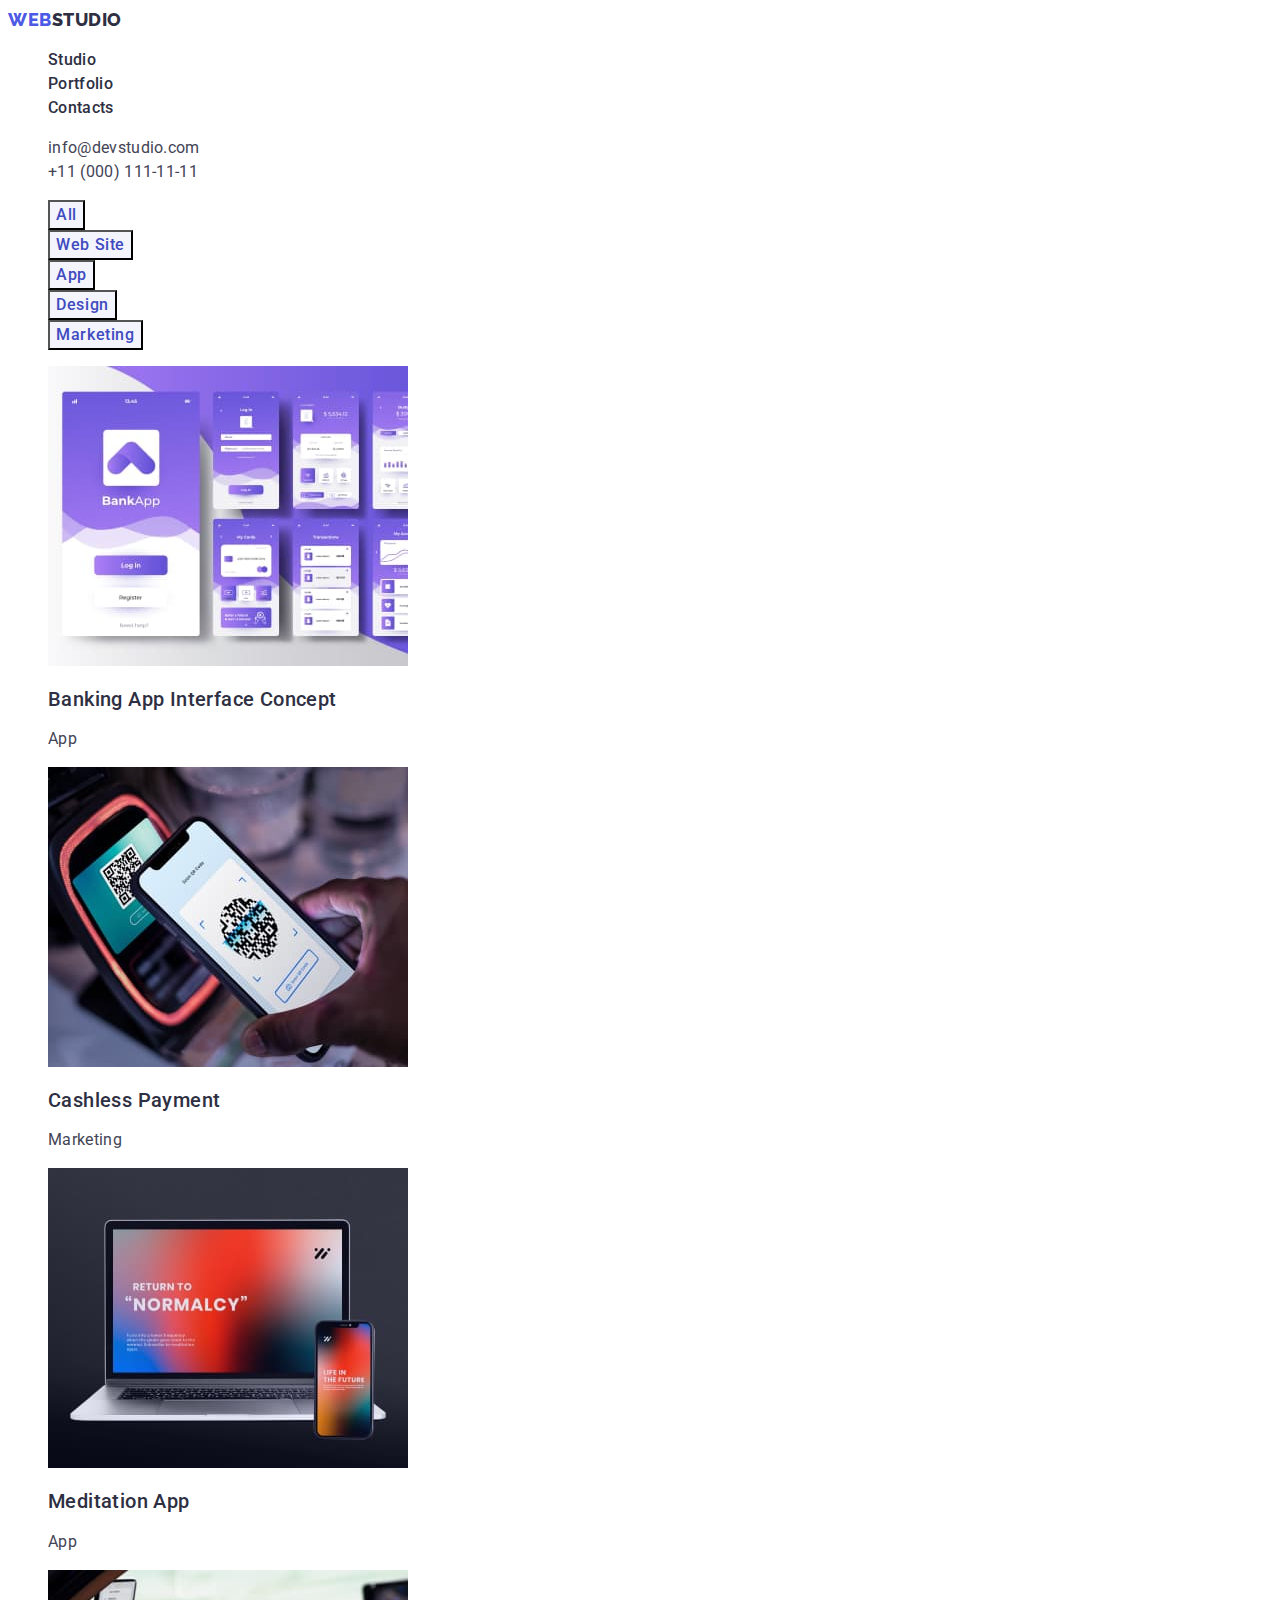
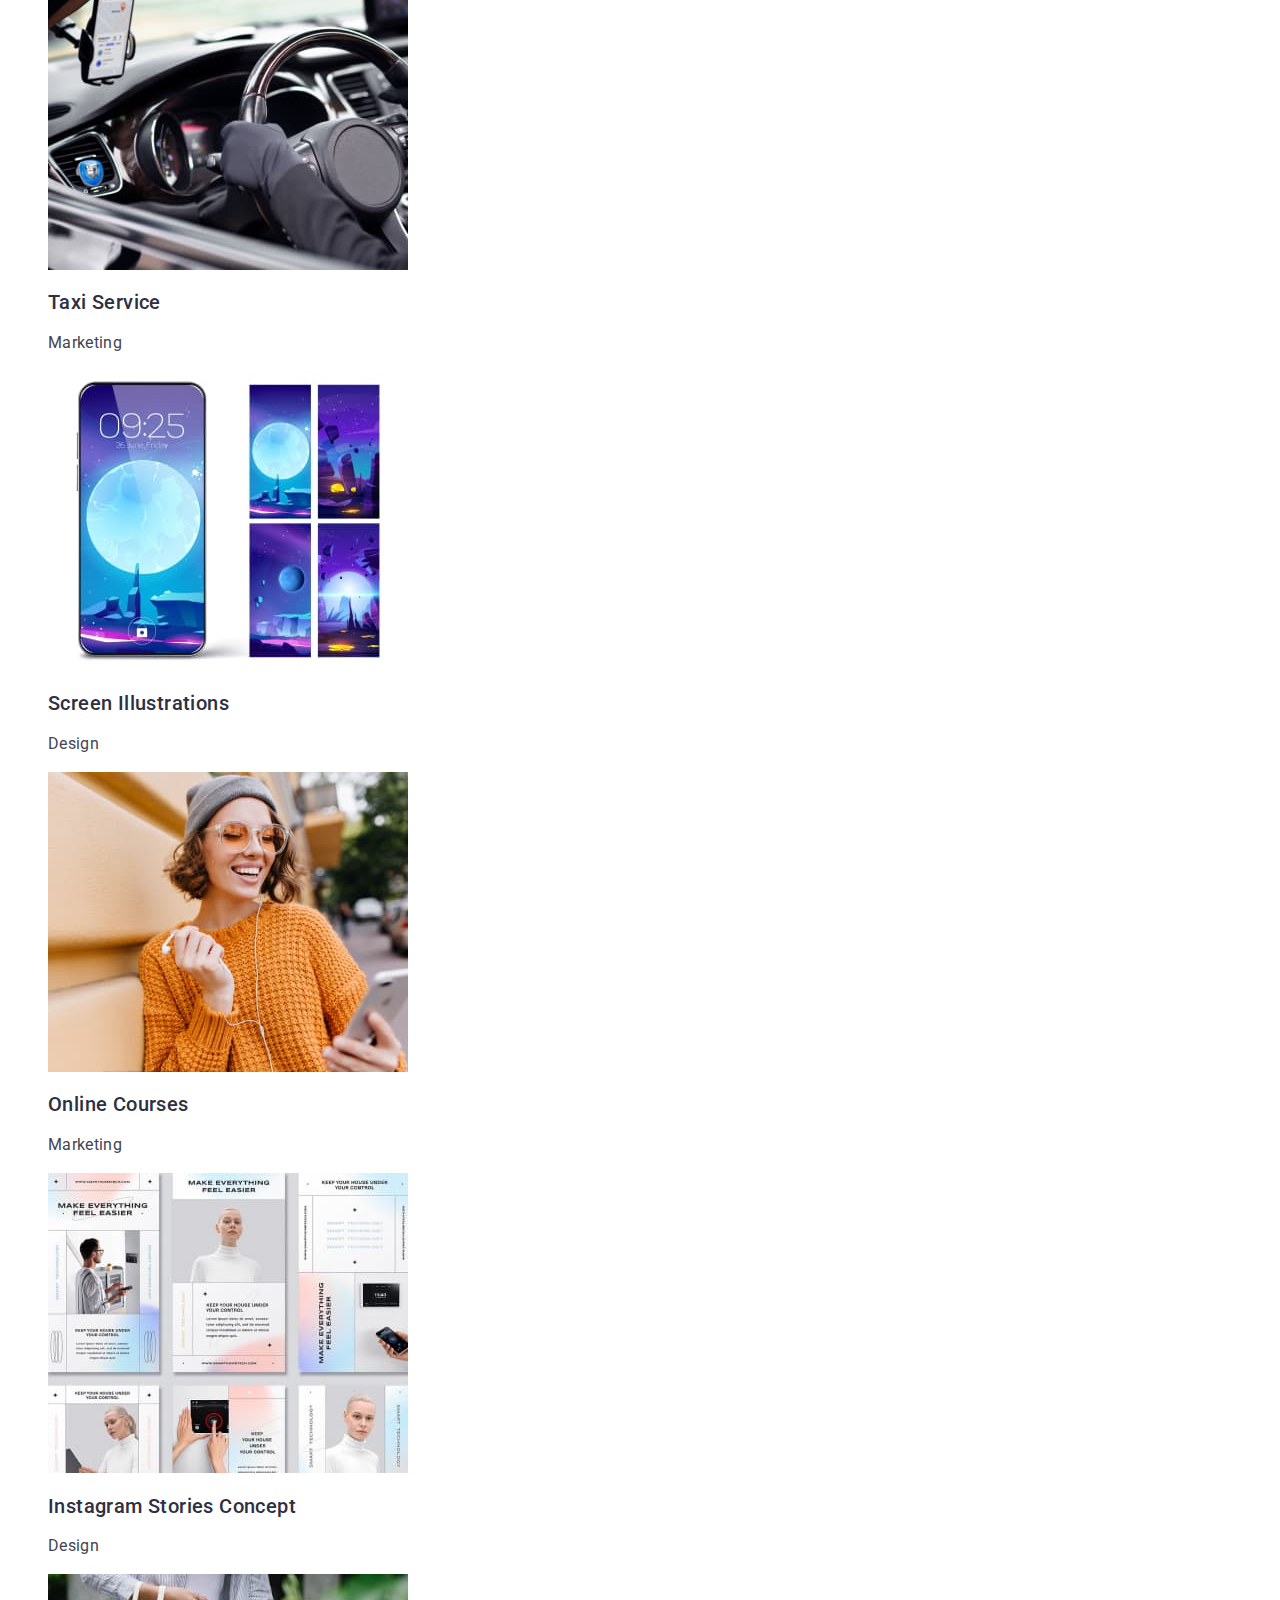
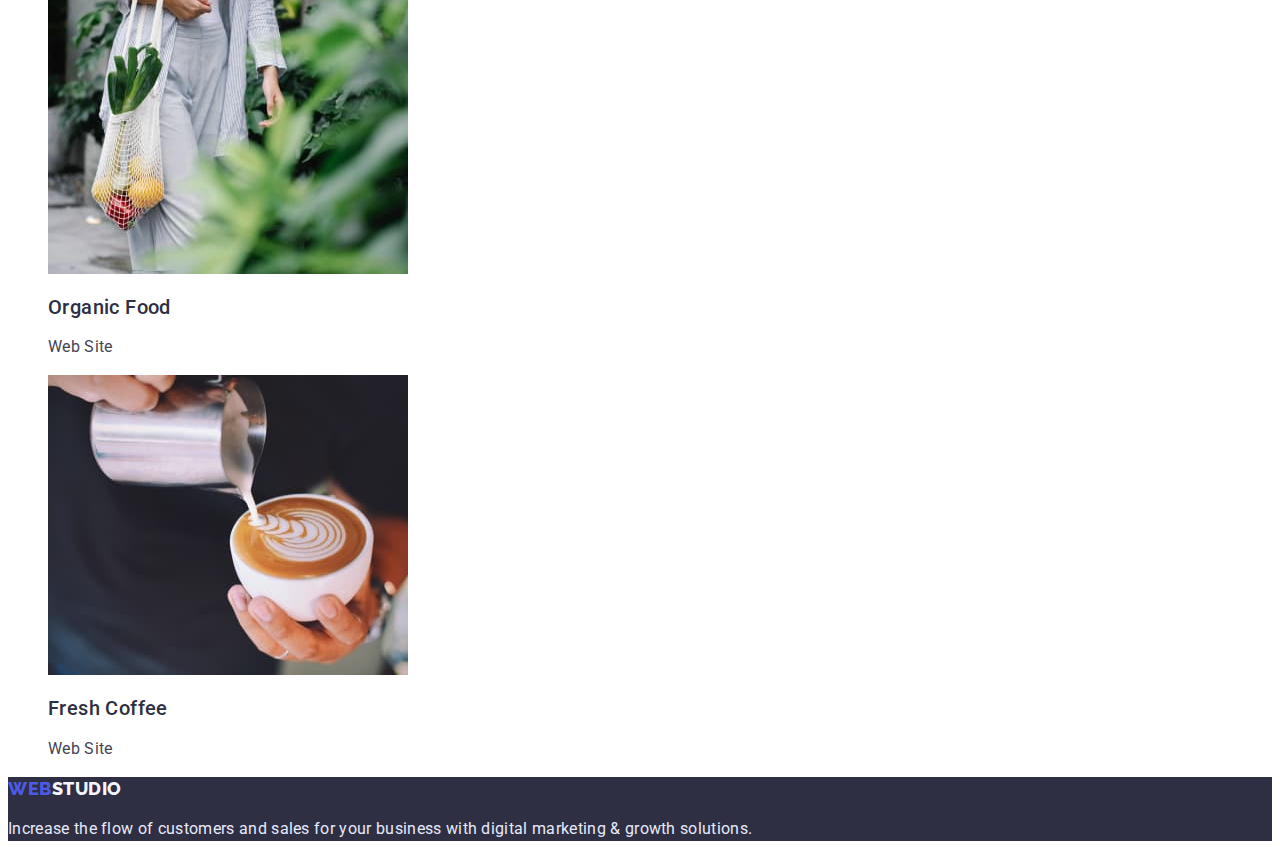
==== portfolio.html @ 5c11c873 "Initial commit" ====
<!DOCTYPE html>
<html lang="en">

<head>
    <meta charset="UTF-8">
    <meta http-equiv="X-UA-Compatible" content="IE=edge">
    <meta name="viewport" content="width=device-width, initial-scale=1.0">
    <title>Portfolio</title>
    <link rel="preconnect" href="https://fonts.googleapis.com">
    <link rel="preconnect" href="https://fonts.gstatic.com" crossorigin>
    <link href="https://fonts.googleapis.com/css2?family=Raleway:wght@800&family=Roboto:wght@400;500;700&display=swap"
        rel="stylesheet">
    <link rel="stylesheet" href="./css/styles.css">
</head>
<!-- Body -->

<body>
    <!-- Header -->
    <header class="header">
        <nav class="header-nav">
            <a class="logo link" href="./index.html">Web<span class="header-logo-studio">Studio</span></a>
            <ul class="menu list">
                <li class="menu-item">
                    <a class="menu-link link header-footer-text" href="./index.html">Studio</a>
                </li>
                <li class="menu-item">
                    <a class="menu-link link header-footer-text" href="./portfolio.html">Portfolio</a>
                </li>
                <li class="menu-item">
                    <a class="menu-link link header-footer-text" href="">Contacts</a>
                </li>
            </ul>
        </nav>
        <!-- Phone, email -->
        <address>
            <ul>
                <li class="address list">
                    <a class="contact-email link header-footer-text"
                        href="mailto:info@devstudio.com">info@devstudio.com</a>
                </li>
                <li class="address list">
                    <a class="contact-phone-number link header-footer-text" href="tel:+110001111111">+11 (000)
                        111-11-11</a>
                </li>
            </ul>
        </address>
    </header>
    <!-- Main -->
    <main>
        <!-- Portfolio-buttons section 1 -->
        <section>
            <h1 class="visually-hidden">Portfolio Gallery</h1>
            <ul class="list">
                <li><button type="button" class="button-text button">All</button>
                </li>
                <li><button type="button" class="button-text button">Web Site</button>
                </li>
                <li><button type="button" class="button-text button">App</button>
                </li>
                <li><button type="button" class="button-text button">Design</button>
                </li>
                <li><button type="button" class="button-text button">Marketing</button>
                </li>
            </ul>
            <ul class="portfolio-list list">
                <li class="portfolio-item">
                    <img src="./images/portfolio/bank-app-img1.jpg" alt="Bank application view" width="360"
                        height="300">
                    <h2 class="portfolio-subtitle subtitle">Banking App Interface Concept</h2>
                    <p class="portfolio-description description">App</p>
                </li>
                <li class="portfolio-item">
                    <img src="./images/portfolio/cashless-payments-img2.jpg" alt="Phone payments" width="360"
                        height="300">
                    <h2 class="portfolio-subtitle subtitle">Cashless Payment</h2>
                    <p class="portfolio-description description">Marketing</p>
                </li>
                <li class="portfolio-item">
                    <img src="./images/portfolio/meditation-app-img3.jpg" alt="A laptop and a smartphone with the app"
                        width="360" height="300">
                    <h2 class="portfolio-subtitle subtitle">Meditation App</h2>
                    <p class="portfolio-description description">App</p>
                </li>
                <li class="portfolio-item">
                    <img src="./images/portfolio/taxi-service-img4.jpg" alt="A driver uses a phone as GPS" width="360"
                        height="300">
                    <h2 class="portfolio-subtitle subtitle">Taxi Service</h2>
                    <p class="portfolio-description description">Marketing</p>
                </li>
                <li class="portfolio-item">
                    <img src="./images/portfolio/screen-illustrations-img5.jpg" alt="A smartphone's lockscreen"
                        width="360" height="300">
                    <h2 class="portfolio-subtitle subtitle">Screen Illustrations</h2>
                    <p class="portfolio-description description">Design</p>
                </li>
                <li class="portfolio-item">
                    <img src="./images/portfolio/online-courses-img6.jpg" alt="A girl with headphones" width="360"
                        height="300">
                    <h2 class="portfolio-subtitle subtitle">Online Courses</h2>
                    <p class="portfolio-description description">Marketing</p>
                </li>
                <li class="portfolio-item">
                    <img src="./images/portfolio/instagram-stories-img7.jpg" alt="Instagram's screens" width="360"
                        height="300">
                    <h2 class="portfolio-subtitle subtitle">Instagram Stories Concept</h2>
                    <p class="portfolio-description description">Design</p>
                </li>
                <li class="portfolio-item">
                    <img src="./images/portfolio/organic-food-img8.jpg" alt="A bag with fruits" width="360"
                        height="300">
                    <h2 class="portfolio-subtitle subtitle">Organic Food</h2>
                    <p class="portfolio-description description">Web Site</p>
                </li>
                <li class="portfolio-item">
                    <img src="./images/portfolio/fresh-coffee-img9.jpg" alt="A cup of coffee with milk" width="360"
                        height="300">
                    <h2 class="portfolio-subtitle subtitle">Fresh Coffee</h2>
                    <p class="portfolio-description description">Web Site</p>
                </li>
            </ul>
        </section>
    </main>
    <!-- Footer -->
    <footer class="footer">
        <a class="logo link" href="./index.html">Web<span class="footer-logo-studio">Studio</span></a>
        <p class="footer-text header-footer-text">Increase the flow of customers and sales for your business with
            digital marketing & growth solutions.</p>
    </footer>
</body>

</html>
---- css/styles.css ----
:root {
    --main-color-dark: #2E2F42;
    --secondary-color-text: #434455;
    --primary-brand-color: #4D5AE5;
    --hover-active-color: #404BBF;
    --light-mode-color: #F4F4FD;
    --white-color: #FFFFFF;
    --accent-color: #E7E9FC;
    --main-font-family: 'Roboto', sans-serif;
    --secondary-font-family: 'Raleway', sans-serif;


}

body {
    font-family: var(--main-font-family);
    color: var(--main-color-dark);
}


.link {
    text-decoration: none;
}

.list {
    list-style: none;
}

.title {
    font-weight: 700;
    font-size: 36px;
    line-height: 1.11;
    letter-spacing: 0.02em;
    text-transform: capitalize;
    text-align: center;
}

.subtitle {
    font-weight: 500;
    font-size: 20px;
    line-height: 1.20;
    letter-spacing: 0.02em;
}

.description,
.header-footer-text {
    font-size: 16px;
    line-height: 1.5;
    letter-spacing: 0.02em;
}

/* ------------------------- Header ------------------------- */

.header {}

.header-nav {}

.logo {
    font-family: var(--secondary-font-family);
    font-weight: 800;
    font-size: 18px;
    line-height: 1.33;
    letter-spacing: 0.03em;
    text-transform: uppercase;
    color: var(--primary-brand-color);
}

.header-logo-studio {
    color: var(--main-color-dark);
}


.menu {}

.menu-item {}

.menu-link {
    font-weight: 500;
    color: var(--main-color-dark);
}

.menu-link:hover,
.menu-link:focus {
    color: var(--hover-active-color);
}


.address {}

.contact-email,
.contact-phone-number {
    font-style: normal;
    color: var(--secondary-color-text);

}

.contact-email:hover,
.contact-phone-number:focus,
.contact-email:focus,
.contact-phone-number:hover {
    color: var(--hover-active-color);
}


/* ---------------------- Hero ------------------------- */

.hero {
    background: var(--main-color-dark);
}

.hero-title {
    font-size: 56px;
    line-height: 1.07;
    letter-spacing: 0.02em;
    text-align: center;
    color: var(--white-color);
}

.button {
    font-family: inherit;
    font-weight: 500;
    font-size: 16px;
    line-height: 1.5;
    letter-spacing: 0.04em;
}

.hero-button-text {
    color: var(--white-color);
    background-color: var(--primary-brand-color);
}

.hero-button-text:hover,
.hero-button-text:focus {
    color: var(--hover-active-color);
    background-color: var(--white-color);
    cursor: pointer;
}

/* -------------- 2nd section - features ----------------- */

.visually-hidden {
    position: absolute;
    width: 1px;
    height: 1px;
    margin: -1px;
    border: 0;
    padding: 0;
    white-space: nowrap;
    clip-path: inset(100%);
    clip: rect(0 0 0 0);
    overflow: hidden;
}

.features-list {}

.features-item {}


.features-subtitle {}

.features-description {
    color: var(--secondary-color-text);
}

/* --------------- 3rd section - we-do ----------------- */

.we-do-title {}

.we-do-list {}

.we-do-pic {}

.we-do-image {}

/* -------------- 4th section - our-team ------------------ */

.our-team {
    background-color: var(--light-mode-color);
}

.our-team-title {}


.our-team-list {}

.our-team-item {
    background: var(--white-color);
}

.our-team-image {}

.our-team-item-name {}

.our-team-item-position {
    color: var(--secondary-color);
}

/* ----------------- footer ------------------ */

.footer {
    background: var(--main-color-dark);
}

.footer-text {
    color: var(--accent-color);
}

.footer-logo-studio {
    color: var(--light-mode-color);
}

/* -------------- PORTFOLIO 1st screen ---------------- */

.button-text {
    background: var(--light-mode-color);
    color: var(--hover-active-color);

}

.button-text:hover,
.button-text:focus {
    color: var(--white-color);
    background: var(--hover-active-color);
    cursor: pointer;
}

.portfolio-list {}

.portfolio-item {}

.portfolio-subtitle {}

.portfolio-description {
    color: var(--secondary-color-text);
}
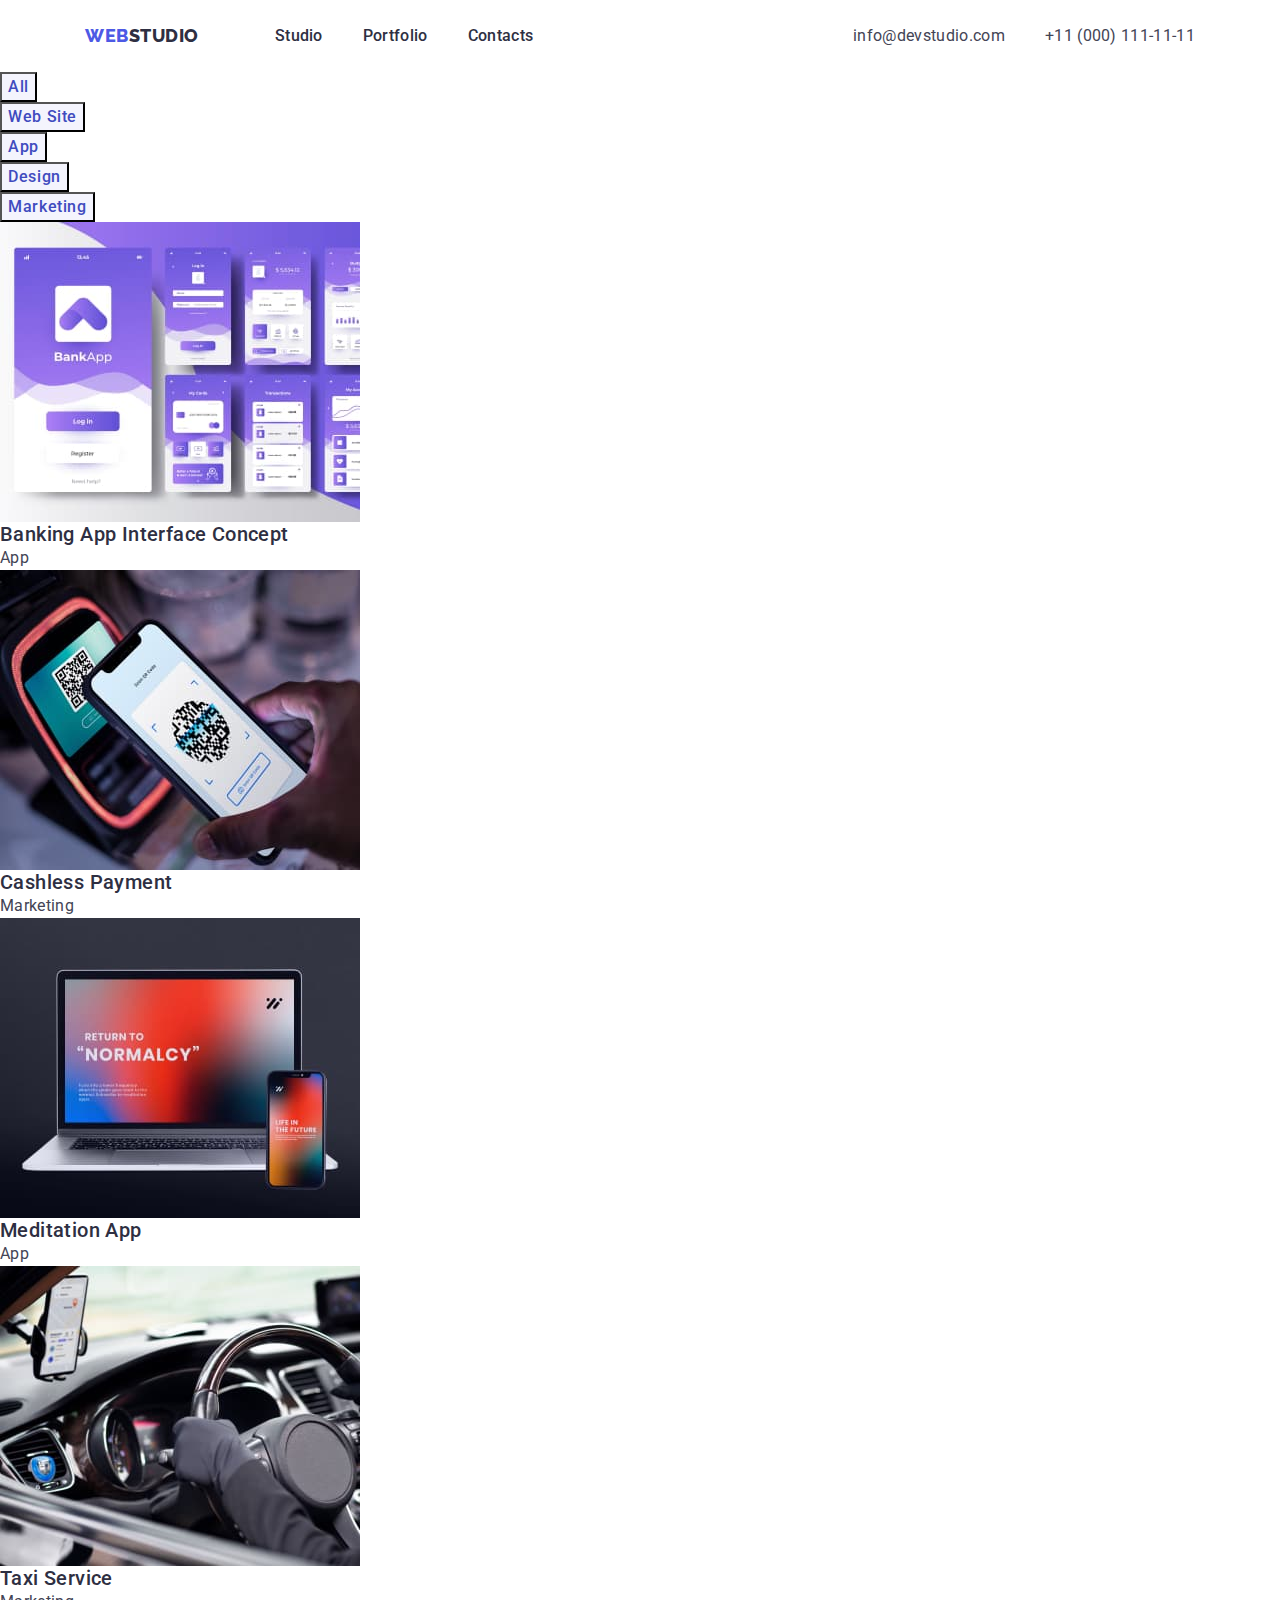
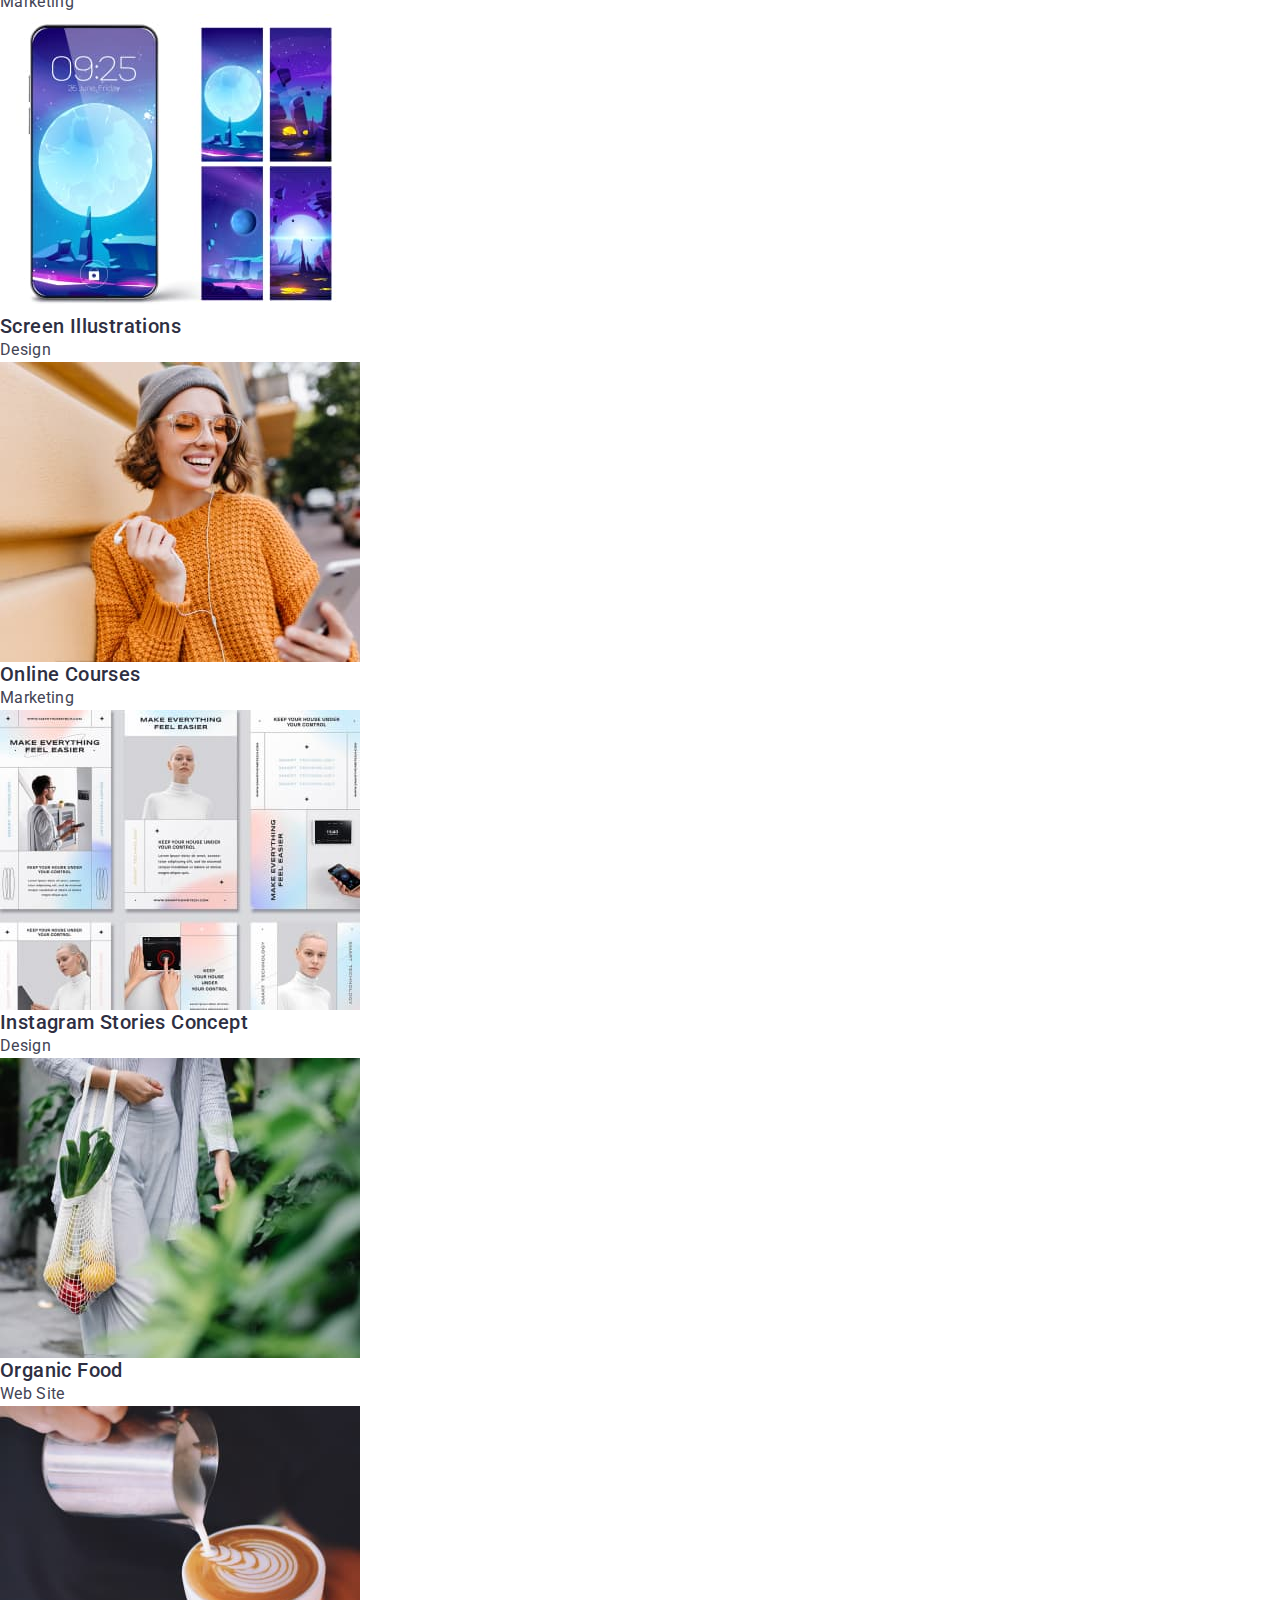
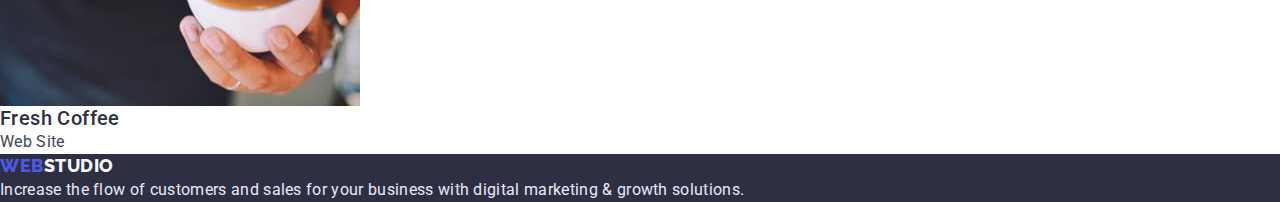
==== commit a2740c77: "Styles" ====
--- a/portfolio.html
+++ b/portfolio.html
@@ -6,6 +6,9 @@
     <meta http-equiv="X-UA-Compatible" content="IE=edge">
     <meta name="viewport" content="width=device-width, initial-scale=1.0">
     <title>Portfolio</title>
+    <link rel="stylesheet" href="https://cdnjs.cloudflare.com/ajax/libs/modern-normalize/1.1.0/modern-normalize.css"
+        integrity="sha512-Y0MM+V6ymRKN2zStTqzQ227DWhhp4Mzdo6gnlRnuaNCbc+YN/ZH0sBCLTM4M0oSy9c9VKiCvd4Jk44aCLrNS5Q=="
+        crossorigin="anonymous" referrerpolicy="no-referrer" />
     <link rel="preconnect" href="https://fonts.googleapis.com">
     <link rel="preconnect" href="https://fonts.gstatic.com" crossorigin>
     <link href="https://fonts.googleapis.com/css2?family=Raleway:wght@800&family=Roboto:wght@400;500;700&display=swap"
@@ -17,33 +20,35 @@
 <body>
     <!-- Header -->
     <header class="header">
-        <nav class="header-nav">
-            <a class="logo link" href="./index.html">Web<span class="header-logo-studio">Studio</span></a>
-            <ul class="menu list">
-                <li class="menu-item">
-                    <a class="menu-link link header-footer-text" href="./index.html">Studio</a>
-                </li>
-                <li class="menu-item">
-                    <a class="menu-link link header-footer-text" href="./portfolio.html">Portfolio</a>
-                </li>
-                <li class="menu-item">
-                    <a class="menu-link link header-footer-text" href="">Contacts</a>
-                </li>
-            </ul>
-        </nav>
-        <!-- Phone, email -->
-        <address>
-            <ul>
-                <li class="address list">
-                    <a class="contact-email link header-footer-text"
-                        href="mailto:info@devstudio.com">info@devstudio.com</a>
-                </li>
-                <li class="address list">
-                    <a class="contact-phone-number link header-footer-text" href="tel:+110001111111">+11 (000)
-                        111-11-11</a>
-                </li>
-            </ul>
-        </address>
+        <div class="container page-header-container page-header">
+            <nav class="header-nav">
+                <a class="logo link" href="./index.html">Web<span class="header-logo-studio">Studio</span></a>
+                <ul class="menu list">
+                    <li class="menu-item">
+                        <a class="menu-link link header-footer-text" href="./index.html">Studio</a>
+                    </li>
+                    <li class="menu-item">
+                        <a class="menu-link link header-footer-text" href="./portfolio.html">Portfolio</a>
+                    </li>
+                    <li class="menu-item">
+                        <a class="menu-link link header-footer-text" href="">Contacts</a>
+                    </li>
+                </ul>
+            </nav>
+            <!-- Phone, email -->
+            <address class="address-main-section">
+                <ul class="address-list">
+                    <li class="address list">
+                        <a class="contact-email link header-footer-text"
+                            href="mailto:info@devstudio.com">info@devstudio.com</a>
+                    </li>
+                    <li class="address list">
+                        <a class="contact-phone-number link header-footer-text" href="tel:+110001111111">+11 (000)
+                            111-11-11</a>
+                    </li>
+                </ul>
+            </address>
+        </div>
     </header>
     <!-- Main -->
     <main>
--- a/css/styles.css
+++ b/css/styles.css
@@ -12,11 +12,42 @@
 
 }
 
+h1,
+h2,
+h3,
+h4,
+p {
+    margin-top: 0;
+    margin-bottom: 0;
+}
+
+ul,
+ol {
+    margin-top: 0;
+    margin-bottom: 0;
+    padding-left: 0;
+}
+
+img {
+    display: block;
+}
+
 body {
     font-family: var(--main-font-family);
     color: var(--main-color-dark);
 }
 
+button {
+    cursor: pointer;
+}
+
+.container {
+    width: 1158px;
+    margin-left: auto;
+    margin-right: auto;
+    padding-left: 15px;
+    padding-right: 15px;
+}
 
 .link {
     text-decoration: none;
@@ -53,7 +84,19 @@
 
 .header {}
 
-.header-nav {}
+.page-header-container {
+    display: flex;
+    align-items: center;
+}
+
+.page-header {
+    padding: 24px;
+}
+
+.header-nav {
+    display: flex;
+    align-items: center;
+}
 
 .logo {
     font-family: var(--secondary-font-family);
@@ -63,6 +106,7 @@
     letter-spacing: 0.03em;
     text-transform: uppercase;
     color: var(--primary-brand-color);
+    margin-right: 76px;
 }
 
 .header-logo-studio {
@@ -70,9 +114,15 @@
 }
 
 
-.menu {}
-
-.menu-item {}
+.menu {
+    display: flex;
+    align-items: center;
+
+}
+
+.menu-item:not(:last-child) {
+    margin-right: 40px;
+}
 
 .menu-link {
     font-weight: 500;
@@ -85,12 +135,27 @@
 }
 
 
-.address {}
-
-.contact-email,
+.address-main-section {
+    margin-left: auto;
+}
+
+.address-list {
+    display: flex;
+    align-items: center;
+
+
+}
+
+.contact-email {
+    margin-right: 40px;
+    font-style: normal;
+    color: var(--secondary-color-text);
+}
+
 .contact-phone-number {
     font-style: normal;
     color: var(--secondary-color-text);
+
 
 }
 
@@ -133,7 +198,7 @@
 .hero-button-text:focus {
     color: var(--hover-active-color);
     background-color: var(--white-color);
-    cursor: pointer;
+
 }
 
 /* -------------- 2nd section - features ----------------- */
@@ -221,7 +286,6 @@
 .button-text:focus {
     color: var(--white-color);
     background: var(--hover-active-color);
-    cursor: pointer;
 }
 
 .portfolio-list {}
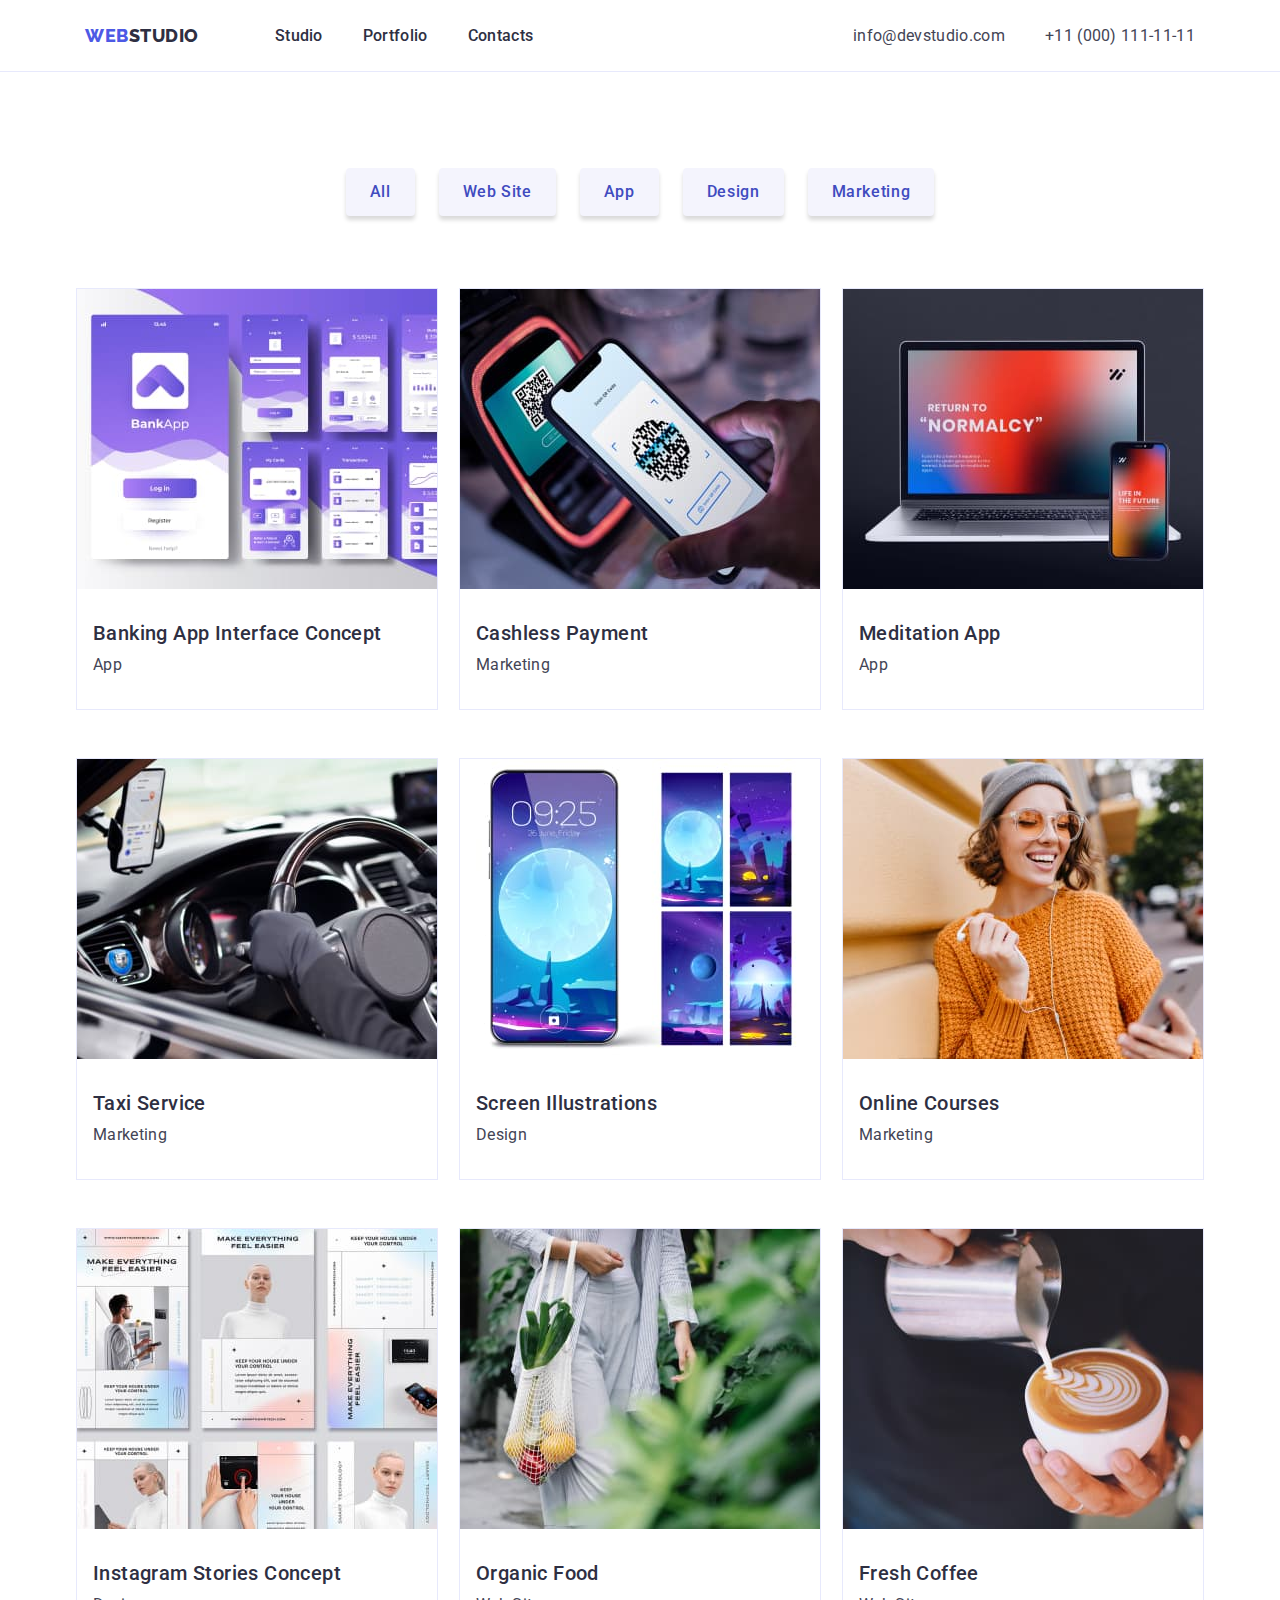
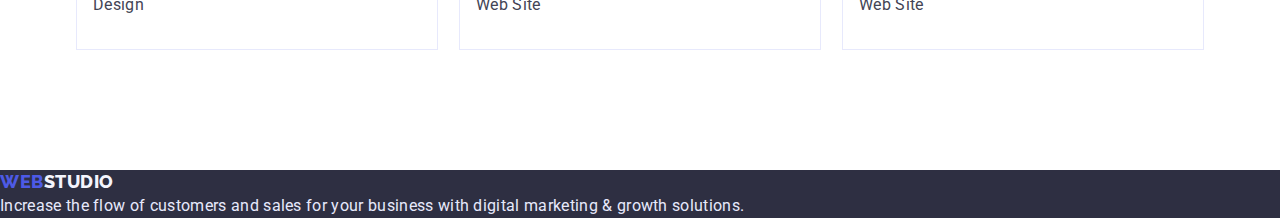
==== commit 2c2a2df9: "Update portfolio.html" ====
--- a/portfolio.html
+++ b/portfolio.html
@@ -53,76 +53,78 @@
     <!-- Main -->
     <main>
         <!-- Portfolio-buttons section 1 -->
-        <section>
-            <h1 class="visually-hidden">Portfolio Gallery</h1>
-            <ul class="list">
-                <li><button type="button" class="button-text button">All</button>
-                </li>
-                <li><button type="button" class="button-text button">Web Site</button>
-                </li>
-                <li><button type="button" class="button-text button">App</button>
-                </li>
-                <li><button type="button" class="button-text button">Design</button>
-                </li>
-                <li><button type="button" class="button-text button">Marketing</button>
-                </li>
-            </ul>
-            <ul class="portfolio-list list">
-                <li class="portfolio-item">
-                    <img src="./images/portfolio/bank-app-img1.jpg" alt="Bank application view" width="360"
-                        height="300">
-                    <h2 class="portfolio-subtitle subtitle">Banking App Interface Concept</h2>
-                    <p class="portfolio-description description">App</p>
-                </li>
-                <li class="portfolio-item">
-                    <img src="./images/portfolio/cashless-payments-img2.jpg" alt="Phone payments" width="360"
-                        height="300">
-                    <h2 class="portfolio-subtitle subtitle">Cashless Payment</h2>
-                    <p class="portfolio-description description">Marketing</p>
-                </li>
-                <li class="portfolio-item">
-                    <img src="./images/portfolio/meditation-app-img3.jpg" alt="A laptop and a smartphone with the app"
-                        width="360" height="300">
-                    <h2 class="portfolio-subtitle subtitle">Meditation App</h2>
-                    <p class="portfolio-description description">App</p>
-                </li>
-                <li class="portfolio-item">
-                    <img src="./images/portfolio/taxi-service-img4.jpg" alt="A driver uses a phone as GPS" width="360"
-                        height="300">
-                    <h2 class="portfolio-subtitle subtitle">Taxi Service</h2>
-                    <p class="portfolio-description description">Marketing</p>
-                </li>
-                <li class="portfolio-item">
-                    <img src="./images/portfolio/screen-illustrations-img5.jpg" alt="A smartphone's lockscreen"
-                        width="360" height="300">
-                    <h2 class="portfolio-subtitle subtitle">Screen Illustrations</h2>
-                    <p class="portfolio-description description">Design</p>
-                </li>
-                <li class="portfolio-item">
-                    <img src="./images/portfolio/online-courses-img6.jpg" alt="A girl with headphones" width="360"
-                        height="300">
-                    <h2 class="portfolio-subtitle subtitle">Online Courses</h2>
-                    <p class="portfolio-description description">Marketing</p>
-                </li>
-                <li class="portfolio-item">
-                    <img src="./images/portfolio/instagram-stories-img7.jpg" alt="Instagram's screens" width="360"
-                        height="300">
-                    <h2 class="portfolio-subtitle subtitle">Instagram Stories Concept</h2>
-                    <p class="portfolio-description description">Design</p>
-                </li>
-                <li class="portfolio-item">
-                    <img src="./images/portfolio/organic-food-img8.jpg" alt="A bag with fruits" width="360"
-                        height="300">
-                    <h2 class="portfolio-subtitle subtitle">Organic Food</h2>
-                    <p class="portfolio-description description">Web Site</p>
-                </li>
-                <li class="portfolio-item">
-                    <img src="./images/portfolio/fresh-coffee-img9.jpg" alt="A cup of coffee with milk" width="360"
-                        height="300">
-                    <h2 class="portfolio-subtitle subtitle">Fresh Coffee</h2>
-                    <p class="portfolio-description description">Web Site</p>
-                </li>
-            </ul>
+        <section class="section portfolio">
+            <div class="container">
+                <h1 class="visually-hidden">Portfolio Gallery</h1>
+                <ul class="list portfolio-btn">
+                    <li class="portfolio-button"><button type="button" class="button-text button">All</button>
+                    </li>
+                    <li class="portfolio-button"><button type="button" class="button-text button">Web Site</button>
+                    </li>
+                    <li class="portfolio-button"><button type="button" class="button-text button">App</button>
+                    </li>
+                    <li class="portfolio-button"><button type="button" class="button-text button">Design</button>
+                    </li>
+                    <li class="portfolio-button"><button type="button" class="button-text button">Marketing</button>
+                    </li>
+                </ul>
+                <ul class="portfolio-list list">
+                    <li class="portfolio-item">
+                        <img src="./images/portfolio/bank-app-img1.jpg" alt="Bank application view" width="360"
+                            height="300">
+                        <h2 class="portfolio-subtitle subtitle">Banking App Interface Concept</h2>
+                        <p class="portfolio-description description">App</p>
+                    </li>
+                    <li class="portfolio-item">
+                        <img src="./images/portfolio/cashless-payments-img2.jpg" alt="Phone payments" width="360"
+                            height="300">
+                        <h2 class="portfolio-subtitle subtitle">Cashless Payment</h2>
+                        <p class="portfolio-description description">Marketing</p>
+                    </li>
+                    <li class="portfolio-item">
+                        <img src="./images/portfolio/meditation-app-img3.jpg"
+                            alt="A laptop and a smartphone with the app" width="360" height="300">
+                        <h2 class="portfolio-subtitle subtitle">Meditation App</h2>
+                        <p class="portfolio-description description">App</p>
+                    </li>
+                    <li class="portfolio-item">
+                        <img src="./images/portfolio/taxi-service-img4.jpg" alt="A driver uses a phone as GPS"
+                            width="360" height="300">
+                        <h2 class="portfolio-subtitle subtitle">Taxi Service</h2>
+                        <p class="portfolio-description description">Marketing</p>
+                    </li>
+                    <li class="portfolio-item">
+                        <img src="./images/portfolio/screen-illustrations-img5.jpg" alt="A smartphone's lockscreen"
+                            width="360" height="300">
+                        <h2 class="portfolio-subtitle subtitle">Screen Illustrations</h2>
+                        <p class="portfolio-description description">Design</p>
+                    </li>
+                    <li class="portfolio-item">
+                        <img src="./images/portfolio/online-courses-img6.jpg" alt="A girl with headphones" width="360"
+                            height="300">
+                        <h2 class="portfolio-subtitle subtitle">Online Courses</h2>
+                        <p class="portfolio-description description">Marketing</p>
+                    </li>
+                    <li class="portfolio-item">
+                        <img src="./images/portfolio/instagram-stories-img7.jpg" alt="Instagram's screens" width="360"
+                            height="300">
+                        <h2 class="portfolio-subtitle subtitle">Instagram Stories Concept</h2>
+                        <p class="portfolio-description description">Design</p>
+                    </li>
+                    <li class="portfolio-item">
+                        <img src="./images/portfolio/organic-food-img8.jpg" alt="A bag with fruits" width="360"
+                            height="300">
+                        <h2 class="portfolio-subtitle subtitle">Organic Food</h2>
+                        <p class="portfolio-description description">Web Site</p>
+                    </li>
+                    <li class="portfolio-item">
+                        <img src="./images/portfolio/fresh-coffee-img9.jpg" alt="A cup of coffee with milk" width="360"
+                            height="300">
+                        <h2 class="portfolio-subtitle subtitle">Fresh Coffee</h2>
+                        <p class="portfolio-description description">Web Site</p>
+                    </li>
+                </ul>
+            </div>
         </section>
     </main>
     <!-- Footer -->
--- a/css/styles.css
+++ b/css/styles.css
@@ -41,12 +41,19 @@
     cursor: pointer;
 }
 
+
+/* ===================== CLASES =================== */
 .container {
     width: 1158px;
     margin-left: auto;
     margin-right: auto;
     padding-left: 15px;
     padding-right: 15px;
+}
+
+.section {
+    padding-top: 120px;
+    padding-bottom: 120px;
 }
 
 .link {
@@ -64,6 +71,7 @@
     letter-spacing: 0.02em;
     text-transform: capitalize;
     text-align: center;
+    margin-bottom: 72px;
 }
 
 .subtitle {
@@ -71,6 +79,7 @@
     font-size: 20px;
     line-height: 1.20;
     letter-spacing: 0.02em;
+    margin-bottom: 8px;
 }
 
 .description,
@@ -80,9 +89,13 @@
     letter-spacing: 0.02em;
 }
 
+/* ===================== /CLASES ======================== */
+
 /* ------------------------- Header ------------------------- */
 
-.header {}
+.header {
+    border-bottom: 1px solid var(--accent-color);
+}
 
 .page-header-container {
     display: flex;
@@ -90,7 +103,8 @@
 }
 
 .page-header {
-    padding: 24px;
+    padding: 24px 24px 23px;
+
 }
 
 .header-nav {
@@ -166,19 +180,26 @@
     color: var(--hover-active-color);
 }
 
+/* ------------------------- /Header ------------------------- */
 
 /* ---------------------- Hero ------------------------- */
 
 .hero {
     background: var(--main-color-dark);
-}
+    padding-top: 188px;
+    padding-bottom: 188px;
+}
+
+
 
 .hero-title {
     font-size: 56px;
     line-height: 1.07;
     letter-spacing: 0.02em;
-    text-align: center;
     color: var(--white-color);
+    display: flex;
+    justify-content: center;
+    margin-bottom: 48px;
 }
 
 .button {
@@ -187,19 +208,29 @@
     font-size: 16px;
     line-height: 1.5;
     letter-spacing: 0.04em;
-}
+    box-shadow: 0px 4px 4px rgba(0, 0, 0, 0.15);
+    border-radius: 4px;
+    padding: 16px 32px;
+    border: none;
+    margin: 0 auto;
+}
+
+
 
 .hero-button-text {
     color: var(--white-color);
     background-color: var(--primary-brand-color);
+
 }
 
 .hero-button-text:hover,
 .hero-button-text:focus {
-    color: var(--hover-active-color);
-    background-color: var(--white-color);
-
-}
+    color: var(--white-color);
+    background-color: var(--hover-active-color);
+
+}
+
+/* ---------------------- /Hero ------------------------- */
 
 /* -------------- 2nd section - features ----------------- */
 
@@ -216,9 +247,18 @@
     overflow: hidden;
 }
 
-.features-list {}
-
-.features-item {}
+.features {}
+
+.features-list {
+    display: flex;
+    flex-wrap: wrap;
+    justify-content: space-between;
+
+}
+
+.features-item {
+    flex-basis: calc((100% - 72px) / 4);
+}
 
 
 .features-subtitle {}
@@ -227,15 +267,31 @@
     color: var(--secondary-color-text);
 }
 
+/* -------------- /2nd section - features ----------------- */
+
 /* --------------- 3rd section - we-do ----------------- */
 
+.we-do {
+    padding-top: 0;
+}
+
 .we-do-title {}
 
-.we-do-list {}
+.we-do-list {
+    display: flex;
+    flex-wrap: wrap;
+    justify-content: space-between;
+}
+
+.we-do-item {
+    flex-basis: calc((100% - 48px) / 3);
+}
 
 .we-do-pic {}
 
 .we-do-image {}
+
+/* --------------- /3rd section - we-do ----------------- */
 
 /* -------------- 4th section - our-team ------------------ */
 
@@ -246,19 +302,33 @@
 .our-team-title {}
 
 
-.our-team-list {}
+.our-team-list {
+    display: flex;
+    flex-wrap: wrap;
+    justify-content: space-between;
+}
 
 .our-team-item {
     background: var(--white-color);
+    flex-basis: calc((100% - 72px) / 4);
+    box-shadow: 0px 1px 6px rgba(46, 47, 66, 0.08), 0px 1px 1px rgba(46, 47, 66, 0.16), 0px 2px 1px rgba(46, 47, 66, 0.08);
+    border-radius: 0px 0px 4px 4px;
 }
 
 .our-team-image {}
 
-.our-team-item-name {}
+/* work on margins/paddings */
+
+.our-team-item-name {
+    margin-top: 32px;
+}
 
 .our-team-item-position {
     color: var(--secondary-color);
-}
+    margin-bottom: 32px;
+}
+
+/* -------------- /4th section - our-team ------------------ */
 
 /* ----------------- footer ------------------ */
 
@@ -272,15 +342,30 @@
 
 .footer-logo-studio {
     color: var(--light-mode-color);
-}
+
+}
+
+/* ----------------- /footer ------------------ */
 
 /* -------------- PORTFOLIO 1st screen ---------------- */
+
+.portfolio-btn {
+    display: flex;
+    flex-wrap: wrap;
+    margin-bottom: 72px;
+    justify-content: center;
+    gap: 24px;
+}
 
 .button-text {
     background: var(--light-mode-color);
     color: var(--hover-active-color);
-
-}
+    padding: 12px 24px;
+
+
+}
+
+.portfolio-button {}
 
 .button-text:hover,
 .button-text:focus {
@@ -288,12 +373,39 @@
     background: var(--hover-active-color);
 }
 
-.portfolio-list {}
-
-.portfolio-item {}
-
-.portfolio-subtitle {}
+.portfolio {
+    padding-top: 96px;
+}
+
+
+
+.portfolio-list {
+    display: flex;
+    flex-wrap: wrap;
+    justify-content: space-between;
+}
+
+.portfolio-item {
+    flex-basis: calc((100% - 48px) / 3);
+    margin-bottom: 48px;
+    border: 1px solid #E7E9FC;
+    background-color: var(--white-color);
+}
+
+.portfolio-item:nth-last-child(-n+3) {
+    margin-bottom: 0;
+}
+
+.portfolio-subtitle {
+    margin-top: 32px;
+    margin-left: 16px;
+}
 
 .portfolio-description {
     color: var(--secondary-color-text);
-}+    margin-bottom: 32px;
+    margin-left: 16px;
+
+}
+
+/* -------------- /PORTFOLIO 1st screen ---------------- */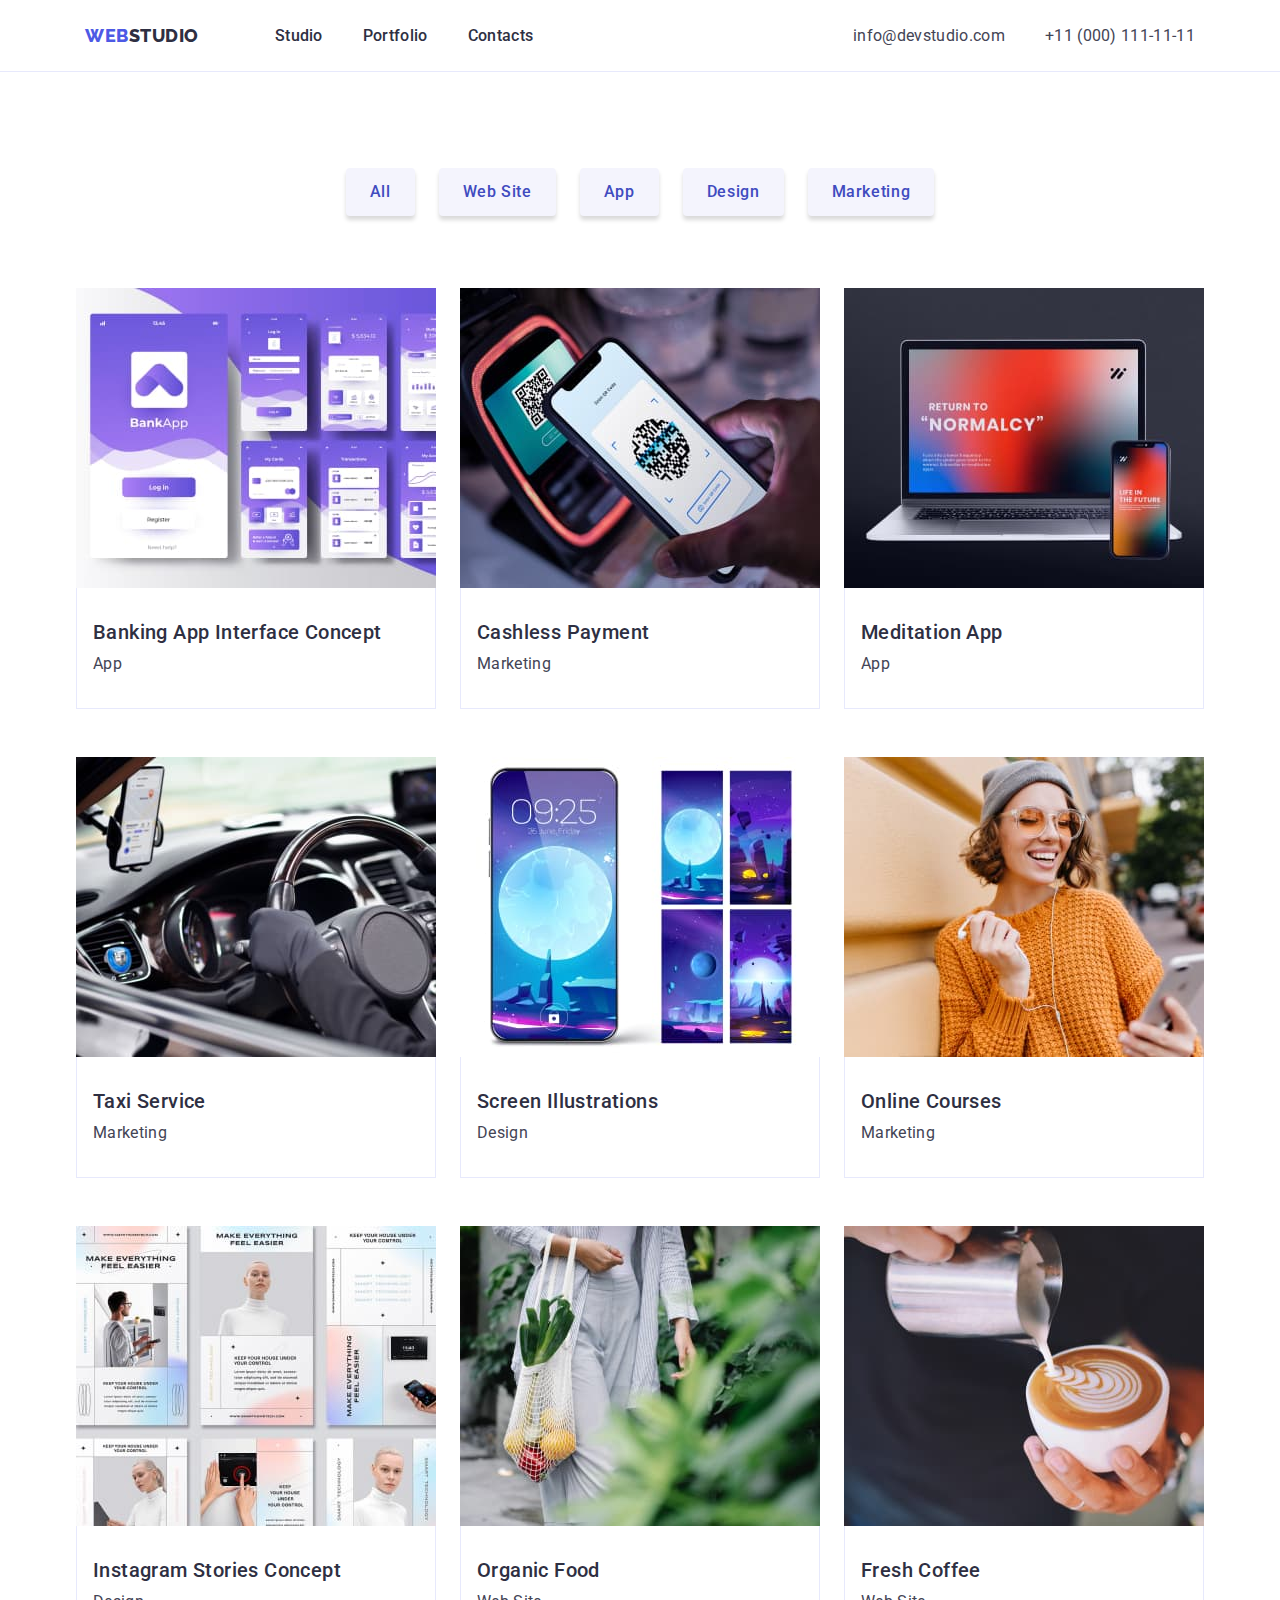
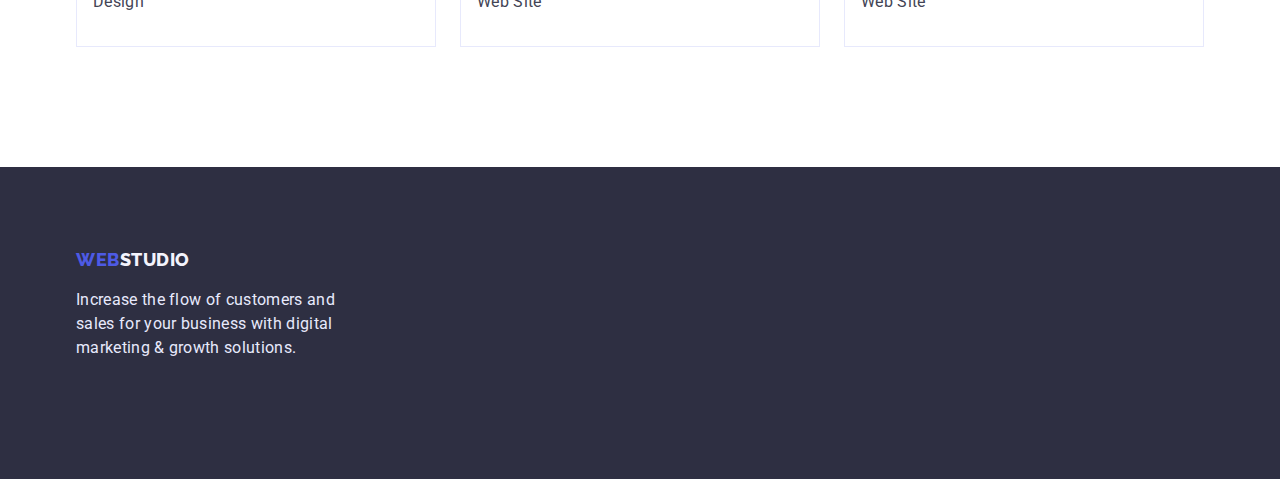
==== commit 0fedcc71: "Final version of the HM3" ====
--- a/portfolio.html
+++ b/portfolio.html
@@ -22,7 +22,7 @@
     <header class="header">
         <div class="container page-header-container page-header">
             <nav class="header-nav">
-                <a class="logo link" href="./index.html">Web<span class="header-logo-studio">Studio</span></a>
+                <a class="logo link logo-header" href="./index.html">Web<span class="header-logo-studio">Studio</span></a>
                 <ul class="menu list">
                     <li class="menu-item">
                         <a class="menu-link link header-footer-text" href="./index.html">Studio</a>
@@ -72,56 +72,68 @@
                     <li class="portfolio-item">
                         <img src="./images/portfolio/bank-app-img1.jpg" alt="Bank application view" width="360"
                             height="300">
-                        <h2 class="portfolio-subtitle subtitle">Banking App Interface Concept</h2>
+                        <div class="portfolio-item-content">
+                            <h2 class="portfolio-subtitle subtitle">Banking App Interface Concept</h2>
                         <p class="portfolio-description description">App</p>
+                        </div>
                     </li>
                     <li class="portfolio-item">
                         <img src="./images/portfolio/cashless-payments-img2.jpg" alt="Phone payments" width="360"
                             height="300">
-                        <h2 class="portfolio-subtitle subtitle">Cashless Payment</h2>
+                        <div class="portfolio-item-content">
+                            <h2 class="portfolio-subtitle subtitle">Cashless Payment</h2>
                         <p class="portfolio-description description">Marketing</p>
+                        </div>
                     </li>
                     <li class="portfolio-item">
                         <img src="./images/portfolio/meditation-app-img3.jpg"
                             alt="A laptop and a smartphone with the app" width="360" height="300">
-                        <h2 class="portfolio-subtitle subtitle">Meditation App</h2>
+                        <div class="portfolio-item-content">
+                            <h2 class="portfolio-subtitle subtitle">Meditation App</h2>
                         <p class="portfolio-description description">App</p>
+                        </div>
                     </li>
                     <li class="portfolio-item">
                         <img src="./images/portfolio/taxi-service-img4.jpg" alt="A driver uses a phone as GPS"
                             width="360" height="300">
-                        <h2 class="portfolio-subtitle subtitle">Taxi Service</h2>
+                        <div class="portfolio-item-content"> <h2 class="portfolio-subtitle subtitle">Taxi Service</h2>
                         <p class="portfolio-description description">Marketing</p>
+                        </div>
                     </li>
                     <li class="portfolio-item">
                         <img src="./images/portfolio/screen-illustrations-img5.jpg" alt="A smartphone's lockscreen"
                             width="360" height="300">
-                        <h2 class="portfolio-subtitle subtitle">Screen Illustrations</h2>
+                        <div class="portfolio-item-content"> <h2 class="portfolio-subtitle subtitle">Screen Illustrations</h2>
                         <p class="portfolio-description description">Design</p>
+                        </div>
                     </li>
                     <li class="portfolio-item">
                         <img src="./images/portfolio/online-courses-img6.jpg" alt="A girl with headphones" width="360"
                             height="300">
-                        <h2 class="portfolio-subtitle subtitle">Online Courses</h2>
+                        <div class="portfolio-item-content"> <h2 class="portfolio-subtitle subtitle">Online Courses</h2>
                         <p class="portfolio-description description">Marketing</p>
+                        </div>
                     </li>
                     <li class="portfolio-item">
                         <img src="./images/portfolio/instagram-stories-img7.jpg" alt="Instagram's screens" width="360"
                             height="300">
-                        <h2 class="portfolio-subtitle subtitle">Instagram Stories Concept</h2>
-                        <p class="portfolio-description description">Design</p>
+                        <div class="portfolio-item-content"> <h2 class="portfolio-subtitle subtitle">Instagram Stories Concept</h2>
+                        <p class="portfolio-description 
+                        description">Design</p></div>
                     </li>
                     <li class="portfolio-item">
                         <img src="./images/portfolio/organic-food-img8.jpg" alt="A bag with fruits" width="360"
                             height="300">
-                        <h2 class="portfolio-subtitle subtitle">Organic Food</h2>
+                        <div class="portfolio-item-content"> <h2 class="portfolio-subtitle subtitle">Organic Food</h2>
                         <p class="portfolio-description description">Web Site</p>
+                        </div>
                     </li>
                     <li class="portfolio-item">
                         <img src="./images/portfolio/fresh-coffee-img9.jpg" alt="A cup of coffee with milk" width="360"
                             height="300">
-                        <h2 class="portfolio-subtitle subtitle">Fresh Coffee</h2>
+                        <div class="portfolio-item-content"> <h2 class="portfolio-subtitle subtitle">Fresh Coffee</h2>
                         <p class="portfolio-description description">Web Site</p>
+                        </div>
                     </li>
                 </ul>
             </div>
@@ -129,9 +141,11 @@
     </main>
     <!-- Footer -->
     <footer class="footer">
-        <a class="logo link" href="./index.html">Web<span class="footer-logo-studio">Studio</span></a>
-        <p class="footer-text header-footer-text">Increase the flow of customers and sales for your business with
-            digital marketing & growth solutions.</p>
+        <div class="container footer-content">
+            <a class="logo link logo-footer" href="./index.html">Web<span class="footer-logo-studio">Studio</span></a>
+            <p class="footer-text header-footer-text">Increase the flow of customers and sales for your business with
+                digital marketing & growth solutions.</p>
+        </div>
     </footer>
 </body>
 
--- a/css/styles.css
+++ b/css/styles.css
@@ -8,6 +8,7 @@
     --accent-color: #E7E9FC;
     --main-font-family: 'Roboto', sans-serif;
     --secondary-font-family: 'Raleway', sans-serif;
+    --main-gap: 24px;
 
 
 }
@@ -30,6 +31,8 @@
 
 img {
     display: block;
+    max-width: 100%;
+    height: auto;
 }
 
 body {
@@ -44,11 +47,10 @@
 
 /* ===================== CLASES =================== */
 .container {
-    width: 1158px;
-    margin-left: auto;
-    margin-right: auto;
-    padding-left: 15px;
-    padding-right: 15px;
+    max-width: 1158px;
+    margin: 0 auto;
+    padding: 0 15px;
+
 }
 
 .section {
@@ -120,6 +122,10 @@
     letter-spacing: 0.03em;
     text-transform: uppercase;
     color: var(--primary-brand-color);
+    
+}
+
+.logo-header {
     margin-right: 76px;
 }
 
@@ -190,16 +196,18 @@
     padding-bottom: 188px;
 }
 
-
+.hero-content {
+    
+}
 
 .hero-title {
     font-size: 56px;
     line-height: 1.07;
     letter-spacing: 0.02em;
     color: var(--white-color);
-    display: flex;
-    justify-content: center;
-    margin-bottom: 48px;
+    max-width: 496px;
+    margin: 0 auto 48px;
+    text-align: center;
 }
 
 .button {
@@ -212,7 +220,7 @@
     border-radius: 4px;
     padding: 16px 32px;
     border: none;
-    margin: 0 auto;
+
 }
 
 
@@ -220,6 +228,9 @@
 .hero-button-text {
     color: var(--white-color);
     background-color: var(--primary-brand-color);
+    display: block;
+    margin: 0 auto;
+
 
 }
 
@@ -252,7 +263,7 @@
 .features-list {
     display: flex;
     flex-wrap: wrap;
-    justify-content: space-between;
+    gap: var(--main-gap)
 
 }
 
@@ -280,7 +291,7 @@
 .we-do-list {
     display: flex;
     flex-wrap: wrap;
-    justify-content: space-between;
+    gap: var(--main-gap);
 }
 
 .we-do-item {
@@ -305,27 +316,34 @@
 .our-team-list {
     display: flex;
     flex-wrap: wrap;
-    justify-content: space-between;
+    gap: var(--main-gap);
 }
 
 .our-team-item {
-    background: var(--white-color);
-    flex-basis: calc((100% - 72px) / 4);
+        flex-basis: calc((100% - 72px) / 4);
+    
+}
+
+.our-team-image {}
+
+.our-team-item-content {
+    padding: 32px 0;
     box-shadow: 0px 1px 6px rgba(46, 47, 66, 0.08), 0px 1px 1px rgba(46, 47, 66, 0.16), 0px 2px 1px rgba(46, 47, 66, 0.08);
     border-radius: 0px 0px 4px 4px;
-}
-
-.our-team-image {}
-
-/* work on margins/paddings */
+    text-align: center;
+    background: var(--white-color);
+
+    
+}
 
 .our-team-item-name {
-    margin-top: 32px;
+    
+    
 }
 
 .our-team-item-position {
     color: var(--secondary-color);
-    margin-bottom: 32px;
+
 }
 
 /* -------------- /4th section - our-team ------------------ */
@@ -334,11 +352,26 @@
 
 .footer {
     background: var(--main-color-dark);
-}
-
+    padding-top: 81px;
+    padding-bottom: 119px;
+}
+
+
+.footer-content {
+    display: flex;
+    flex-direction: column;
+    
+}
 .footer-text {
     color: var(--accent-color);
-}
+    max-width: 294px;
+}
+
+
+.logo-footer {
+    margin-bottom: 16px;
+}
+
 
 .footer-logo-studio {
     color: var(--light-mode-color);
@@ -354,7 +387,7 @@
     flex-wrap: wrap;
     margin-bottom: 72px;
     justify-content: center;
-    gap: 24px;
+    gap: var(--main-gap);
 }
 
 .button-text {
@@ -382,29 +415,33 @@
 .portfolio-list {
     display: flex;
     flex-wrap: wrap;
-    justify-content: space-between;
+    column-gap: var(--main-gap);
 }
 
 .portfolio-item {
     flex-basis: calc((100% - 48px) / 3);
     margin-bottom: 48px;
-    border: 1px solid #E7E9FC;
-    background-color: var(--white-color);
+    
 }
 
 .portfolio-item:nth-last-child(-n+3) {
     margin-bottom: 0;
 }
 
+.portfolio-item-content {
+    padding: 32px 16px;
+    border: 1px solid var(--accent-color);
+    border-top: none;
+    background-color: var(--white-color);
+}
+
 .portfolio-subtitle {
-    margin-top: 32px;
-    margin-left: 16px;
+   
 }
 
 .portfolio-description {
     color: var(--secondary-color-text);
-    margin-bottom: 32px;
-    margin-left: 16px;
+    
 
 }
 
